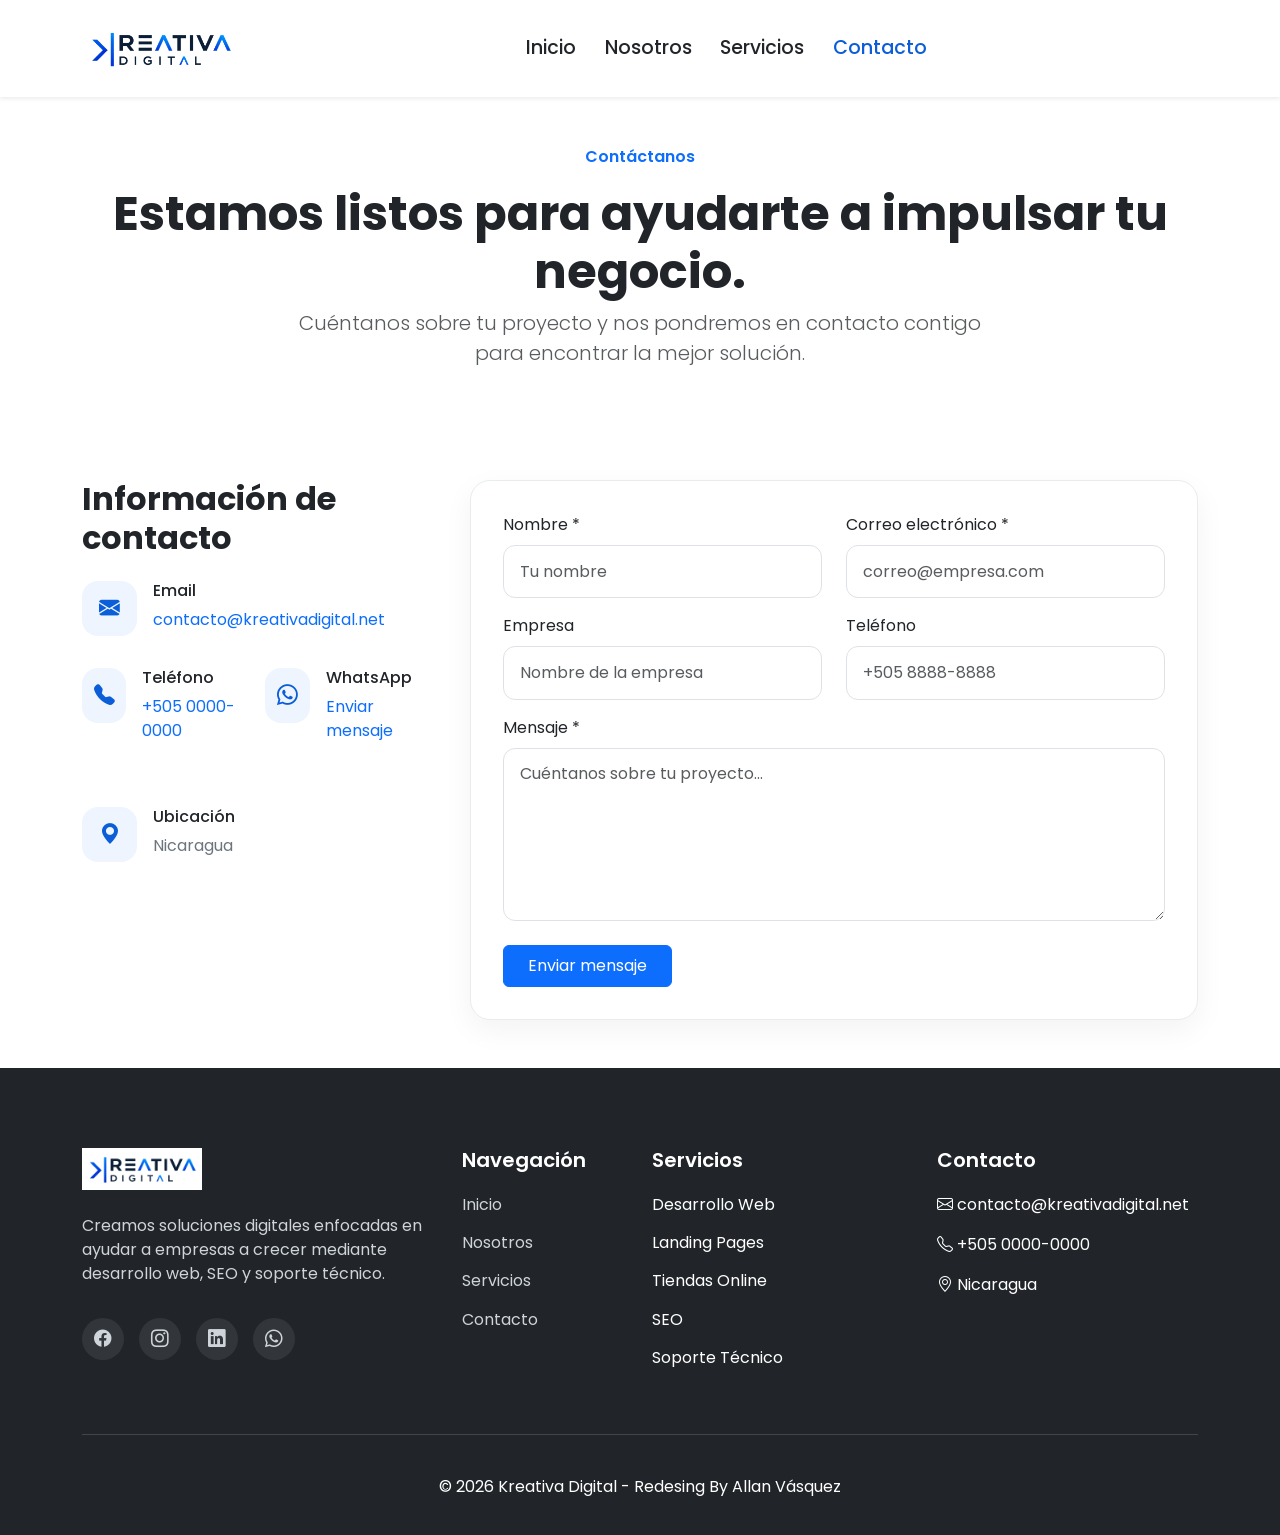
==== contacto.html @ 28e8c57c "Initial commit" ====
<!DOCTYPE html>
<html lang="es">

<head>

    <meta charset="UTF-8">
    <meta name="viewport" content="width=device-width, initial-scale=1">

    <title>Contacto | Kreativa Digital</title>

    <meta name="description"
        content="Desarrollo web profesional, SEO y soporte técnico para impulsar el crecimiento digital de tu negocio.">

    <!-- Bootstrap -->
    <link href="https://cdn.jsdelivr.net/npm/bootstrap@5.3.8/dist/css/bootstrap.min.css" rel="stylesheet">

    <!-- Bootstrap Icons -->
    <link rel="stylesheet"
        href="https://cdn.jsdelivr.net/npm/bootstrap-icons@1.13.1/font/bootstrap-icons.min.css">

    <!-- Google Fonts -->
    <link rel="preconnect" href="https://fonts.googleapis.com">

    <link rel="preconnect" href="https://fonts.gstatic.com" crossorigin>

    <link href="https://fonts.googleapis.com/css2?family=Poppins:wght@300;400;500;600;700&display=swap"
        rel="stylesheet">

    <!-- CSS -->
    <link rel="stylesheet" href="assets/css/variables.css">
    <link rel="stylesheet" href="assets/css/style.css">
    <link rel="stylesheet" href="assets/css/responsive.css">

</head>

<body>

    <!-- Navbar -->
    <header class="sticky-top">
    <nav id="mainNavbar" class="navbar navbar-expand-lg navbar-light bg-white shadow-sm py-3">
        <div class="container">

            <!-- Logo -->
            <a class="navbar-brand fw-bold" href="index.html">
                <img
                    src="assets/img/logo/logo.png"
                    alt="Kreativa Digital"
                    height="42">
            </a>

            <!-- Botón móvil -->
            <button
                class="navbar-toggler"
                type="button"
                data-bs-toggle="collapse"
                data-bs-target="#navbarContent"
                aria-controls="navbarContent"
                aria-expanded="false"
                aria-label="Abrir menú">

                <span class="navbar-toggler-icon"></span>

            </button>

            <!-- Menú -->

            <div class="collapse navbar-collapse" id="navbarContent">

                <ul class="navbar-nav mx-auto mb-2 mb-lg-0">

                    <li class="nav-item">
                        <a class="nav-link" href="index.html">Inicio</a>
                    </li>

                    <li class="nav-item">
                        <a class="nav-link" href="nosotros.html">
                            Nosotros
                        </a>
                    </li>

                    <li class="nav-item">
                        <a class="nav-link" href="servicios.html">
                            Servicios
                        </a>
                    </li>

                    <li class="nav-item">
                        <a class="nav-link active" href="contacto.html">
                            Contacto
                        </a>
                    </li>

                </ul>

                

            </div>

        </div>
    </nav>
</header>



    <main>

  <section class="page-header py-5">

    <div class="container text-center">

        <span class="text-primary fw-semibold">
            Contáctanos
        </span>

        <h1 class="display-5 fw-bold mt-3">

            Estamos listos para ayudarte a impulsar tu negocio.

        </h1>

        <p class="lead mx-auto text-muted" style="max-width:700px;">

            Cuéntanos sobre tu proyecto y nos pondremos en contacto contigo
            para encontrar la mejor solución.

        </p>

    </div>

</section>
<section id="contact-section" class="py-5">

    <div class="container">

        <div class="row g-5">

            <!-- Información -->

            <div class="col-lg-4">

                <h2 class="fw-bold mb-4">

                    Información de contacto

                </h2>

                <div class="contact-info">

                    <div class="contact-item">

                        <i class="bi bi-envelope-fill"></i>

                        <div>

                            <h6>Email</h6>

                            <a href="mailto:contacto@kreativadigital.net">
                                contacto@kreativadigital.net
                            </a>
                        </div>

                    </div>

                    <div class="contact-item">

                        <i class="bi bi-telephone-fill"></i>

                        <div>

                            <h6>Teléfono</h6>

                            <a href="tel:+50500000000">
                                +505 0000-0000
                            </a>

                        </div>
<div class="contact-item">

    <i class="bi bi-whatsapp"></i>

    <div>

        <h6>WhatsApp</h6>

        <a href="https://wa.me/50500000000">

            Enviar mensaje

        </a>

    </div>

</div>
                    </div>

                    <div class="contact-item">

                        <i class="bi bi-geo-alt-fill"></i>

                        <div>

                            <h6>Ubicación</h6>

                            <p>Nicaragua</p>

                        </div>

                    </div>

                </div>

            </div>

            <!-- Formulario -->

            <div class="col-lg-8">

                <div class="contact-form">

                    <form action="#" method="post">

    <div class="row">

        <div class="col-md-6 mb-3">

            <label for="nombre" class="form-label">
                Nombre *
            </label>

            <input
                type="text"
                class="form-control"
                id="nombre"
                placeholder="Tu nombre"
                required>

        </div>

        <div class="col-md-6 mb-3">

            <label for="correo" class="form-label">
                Correo electrónico *
            </label>

            <input
                type="email"
                class="form-control"
                id="correo"
                placeholder="correo@empresa.com"
                required>

        </div>

    </div>

    <div class="row">

        <div class="col-md-6 mb-3">

            <label for="empresa" class="form-label">
                Empresa
            </label>

            <input
                type="text"
                class="form-control"
                id="empresa"
                placeholder="Nombre de la empresa">

        </div>

        <div class="col-md-6 mb-3">

            <label for="telefono" class="form-label">
                Teléfono
            </label>

            <input
                type="tel"
                class="form-control"
                id="telefono"
                placeholder="+505 8888-8888">

        </div>

    </div>

    <div class="mb-4">

        <label for="mensaje" class="form-label">
            Mensaje *
        </label>

        <textarea
            id="mensaje"
            rows="6"
            class="form-control"
            placeholder="Cuéntanos sobre tu proyecto..."
            required></textarea>

    </div>

    <button type="submit" class="btn btn-primary px-4 py-2">

        Enviar mensaje

    </button>

</form>

                </div>

            </div>

        </div>

    </div>

</section>


    </main>



    <!-- Footer -->
<footer id="footer">

    <div class="container">

        <div class="row gy-5">

            <!-- Empresa -->

            <div class="col-lg-4">

                <a href="index.html" class="footer-logo">

                    <img
                        src="assets/img/logo/logo.png"
                        alt="Kreativa Digital"
                        height="42">

                </a>

                <p class="mt-4">

                    Creamos soluciones digitales enfocadas en ayudar a empresas
                    a crecer mediante desarrollo web, SEO y soporte técnico.

                </p>

                <div class="social-links">

                    <a href="#"><i class="bi bi-facebook"></i></a>

                    <a href="#"><i class="bi bi-instagram"></i></a>

                    <a href="#"><i class="bi bi-linkedin"></i></a>

                    <a href="#"><i class="bi bi-whatsapp"></i></a>

                </div>

            </div>

            <!-- Navegación -->

            <div class="col-lg-2 col-md-6">

                <h5>Navegación</h5>

                <ul class="list-unstyled">

                    <li><a href="index.html">Inicio</a></li>

                    <li><a href="nosotros.html">Nosotros</a></li>

                    <li><a href="servicios.html">Servicios</a></li>

                    <li><a href="contacto.html">Contacto</a></li>

                </ul>

            </div>

            <!-- Servicios -->

            <div class="col-lg-3 col-md-6">

                <h5>Servicios</h5>

                <ul class="list-unstyled">

                    <li>Desarrollo Web</li>

                    <li>Landing Pages</li>

                    <li>Tiendas Online</li>

                    <li>SEO</li>

                    <li>Soporte Técnico</li>

                </ul>

            </div>

            <!-- Contacto -->

            <div class="col-lg-3">

                <h5>Contacto</h5>

                <ul class="list-unstyled">

                    <li>
                        <i class="bi bi-envelope"></i>
                        contacto@kreativadigital.net
                    </li>

                    <li class="mt-3">
                        <i class="bi bi-telephone"></i>
                        +505 0000-0000
                    </li>

                    <li class="mt-3">
                        <i class="bi bi-geo-alt"></i>
                        Nicaragua
                    </li>

                </ul>

            </div>

        </div>

        <hr>

        <div class="text-center py-3">

            © 2026 Kreativa Digital - Redesing By Allan Vásquez

        </div>

    </div>

</footer>


    <script src="https://cdn.jsdelivr.net/npm/bootstrap@5.3.8/dist/js/bootstrap.bundle.min.js"></script>

    <script src="assets/js/main.js"></script>

</body>

</html>
---- assets/css/variables.css ----
:root{

    --primary-color:#0B5ED7;
    --secondary-color:#F8F9FA;
    --accent-color:#FFC107;

    --dark:#212529;
    --white:#FFFFFF;
    --gray:#6C757D;

    --font-family:'Poppins',sans-serif;

    --transition:.3s ease;

    --container-width:1200px;

}
---- assets/css/style.css ----
body{

    font-family:var(--font-family);
    color:var(--dark);
    background:var(--white);
    overflow-x:hidden;

}

section{

    padding:100px 0;

}

img{

    max-width:100%;
    display:block;

}

a{

    text-decoration:none;

}

.btn{

    transition:var(--transition);

}
/* ==========================
   NAVBAR
========================== */

.navbar {
    transition: all .3s ease;
}

.navbar-brand img {
    height: 55px;
    
}

.navbar-nav .nav-link {
    font-weight: 500;
    color: var(--dark);
    margin: 0 .4rem;
    transition: var(--transition);
    font-size:1.2rem;
}

.navbar-nav .nav-link:hover,
.navbar-nav .nav-link.active {
    color: var(--primary-color);
}

.navbar .btn {
    border-radius: 45px;
     padding:.75rem 1.9rem;
}

.navbar-toggler {

    width:46px;

    height:46px;

    border-radius:12px;

    background:#f5f8fc;


}

.navbar-toggler:focus {
    box-shadow: none;
}

/* ==========================
   HERO
========================== */

#hero {
    min-height: calc(100vh - 80px);
    display: flex;
    align-items: center;
    background: linear-gradient(
        135deg,
        #f8fbff 0%,
        #ffffff 45%,
        #eef6ff 100%
    );
}

#hero h1 {
    line-height: 1.15;
    max-width: 520px;
}
#hero .badge{
    font-size: 1rem;
}
#hero .lead {
    max-width: 560px;
}
#hero .lead{
    color: #495057;
}
#hero .btn {
    border-radius: 50px;
    padding: .85rem 1.8rem;
    font-weight: 600;
}
#hero .row h3{
    margin-bottom: .35rem;
}
#hero .col-4{
    display: flex;
    flex-direction: column;
    align-items: center;
}
#hero .col-4 h3,
#hero .col-4 small{
    text-align: center;
    width: 100%;
}
#hero img {
    max-width: 600px;
    margin-inline: auto;
}
.hero-stats{
    max-width: 500px;
}
.hero-image{
    transform: translateY(-20px);
}
/*==========================
HERO IMAGE
==========================*/

.hero-image{
    width: 100%;
    max-width: 800px;
    height: auto;
    display: block;
    margin: 0 auto;
    border-radius: 24px;
    box-shadow: 0 20px 45px rgba(0,0,0,.12);
}

/* ==========================
   VALUE PROPOSITION
========================== */

#value-proposition{
    background:#ffffff;
    border-top:1px solid #e9ecef;
}

.value-card{

    background:#ffffff;

    border:1px solid #e9ecef;

    border-radius:20px;

    padding:2rem;

    transition:all .3s ease;

    height:100%;

}

.value-card:hover{

    transform:translateY(-4px);

    border-color:var(--primary-color);

    box-shadow:0 18px 35px rgba(13,110,253,.12);


}

.value-icon{

    width:70px;

    height:70px;

    border-radius:18px;

    background:#eef5ff;

    color:var(--primary-color);

    display:flex;

    justify-content:center;

    align-items:center;

    font-size:2rem;

    margin-bottom:1.5rem;

}

.value-card h4{

    margin-bottom:1rem;

    font-weight:700;

}

.value-card p{

    margin:0;

    color:#6c757d;

}
/* ==========================
   FEATURED SERVICES
========================== */

#featured-services{

    background:#f8f9fa;

}

.service-card{

    background:#fff;

    border-radius:20px;

    padding:2rem;

    border:1px solid #e9ecef;

    transition:all .3s ease;

}

.service-card:hover{

    transform:translateY(-4px);

    border-color:var(--primary-color);

    box-shadow:0 18px 35px rgba(13,110,253,.12);

}

.service-icon{

    width:72px;

    height:72px;

    border-radius:18px;

    background:#eef5ff;

    color:var(--primary-color);

    display:flex;

    justify-content:center;

    align-items:center;

    font-size:2rem;

    margin-bottom:1.5rem;

}

.service-card ul{

    margin:1.5rem 0;

}

.service-card li{

    margin-bottom:.75rem;

}

.service-card li i{

    color:var(--primary-color);

    margin-right:.5rem;

}
/* ==========================
   WORK PROCESS
========================== */

#work-process{
    background:#ffffff;
}

.process-card{

    position:relative;

    background:#ffffff;

    border:1px solid #e9ecef;

    border-radius:20px;

    padding:2.5rem 2rem;

    text-align:center;

    height:100%;

    transition:.3s;

}

.process-card:hover{

    transform:translateY(-5px);

    border-color:var(--primary-color);

    box-shadow:0 18px 35px rgba(13,110,253,.12);

}

.process-number{

    position:absolute;

    top:20px;

    right:20px;

    font-size:.9rem;

    font-weight:700;

    color:#adb5bd;

}

.process-icon{

    width:80px;

    height:80px;

    margin:auto;

    margin-bottom:1.5rem;

    border-radius:50%;

    background:#eef5ff;

    color:var(--primary-color);

    display:flex;

    align-items:center;

    justify-content:center;

    font-size:2rem;

}

.process-card h4{

    margin-bottom:1rem;

}

.process-card p{

    color:#6c757d;

    margin:0;

}
/* ==========================
   FOOTER
========================== */

#footer{

    background:#212529;

    color:#ffffff;

    padding:80px 0 20px;

}

#footer p{

    color:#ced4da;

}

#footer h5{

    margin-bottom:1.3rem;

    font-weight:600;

}

#footer ul li{

    margin-bottom:.9rem;

}

#footer a{

    color:#ced4da;

    transition:.3s;

}

#footer a:hover{

    color:#ffffff;

}

.footer-logo img{

    height:42px;

}

.social-links{

    display:flex;

    gap:15px;

    margin-top:2rem;

}

.social-links a{

    width:42px;

    height:42px;

    border-radius:50%;

    background:rgba(255,255,255,.08);

    display:flex;

    align-items:center;

    justify-content:center;

    font-size:1.1rem;

    transition:.3s;

}

.social-links a:hover{

    background:var(--primary-color);

}

#footer hr{

    margin:3rem 0 1.5rem;

    opacity:.15;

}
/*==========================
MISSION & VISION
==========================*/

.info-card{

    background:#fff;

    border:1px solid #e9ecef;

    border-radius:20px;

    padding:2.5rem;

    transition:.3s;

    height:100%;

}

.info-card:hover{

    transform:translateY(-4px);

    border-color:var(--primary-color);

    box-shadow:0 18px 35px rgba(13,110,253,.12);

}

.info-icon{

    width:70px;

    height:70px;

    border-radius:18px;

    background:#eef5ff;

    display:flex;

    justify-content:center;

    align-items:center;

    color:var(--primary-color);

    font-size:2rem;

    margin-bottom:1.5rem;

}
/*==========================
VALUES
==========================*/

.value-item{

    background:#fff;

    border-radius:18px;

    text-align:center;

    padding:2rem;

    transition:.3s;

    border:1px solid #e9ecef;

}

.value-item:hover{

    transform:translateY(-4px);

    border-color:var(--primary-color);

    box-shadow:0 18px 35px rgba(13,110,253,.12);

}

.value-item i{

    font-size:2.5rem;

    color:var(--primary-color);

    margin-bottom:1rem;

    display:block;

}
/*==========================
TEAM
==========================*/

.team-card{

    background:#fff;

    border:1px solid #e9ecef;

    border-radius:20px;

    padding:2.5rem;

    text-align:center;

    transition:.3s;

}

.team-card:hover{

    transform:translateY(-4px);

    border-color:var(--primary-color);

    box-shadow:0 18px 35px rgba(13,110,253,.12);

}

.team-avatar{

    width:90px;

    height:90px;

    border-radius:50%;

    background:#eef5ff;

    color:var(--primary-color);

    display:flex;

    justify-content:center;

    align-items:center;

    margin:0 auto 1.5rem;

    font-size:2.5rem;

}
/*==========================
CONTACT
==========================*/

.contact-item{

    display:flex;

    align-items:flex-start;

    gap:1rem;

    margin-bottom:2rem;

}

.contact-item i{

    width:55px;

    height:55px;

    border-radius:16px;

    background:#eef5ff;

    color:var(--primary-color);

    display:flex;

    justify-content:center;

    align-items:center;

    font-size:1.3rem;

}

.contact-item p{

    margin:0;

    color:#6c757d;

}

.contact-form{

    background:#fff;

    padding:2rem;

    border-radius:20px;

    border:1px solid #e9ecef;

    box-shadow:0 10px 30px rgba(0,0,0,.05);

}

.contact-form .form-control{

    border-radius:12px;

    padding:.85rem 1rem;

    border:1px solid #dee2e6;

    transition:.3s;

}

.contact-form .form-control:focus{

    border-color:var(--primary-color);

    box-shadow:0 0 0 .2rem rgba(13,110,253,.15);

}
/*==========================
ABOUT IMAGE
==========================*/

.about-image{

    width:100%;

    max-height:500px;

    object-fit:cover;

    border-radius:24px;

    box-shadow:0 20px 45px rgba(0,0,0,.12);

}
---- assets/css/responsive.css ----
@media (max-width:991.98px){

    section{

        padding:80px 0;

    }


/* ==========================
       MOBILE
    ========================== */

    /* ==========================
       NAVBAR MOBILE
    ========================== */

    .navbar{
        padding: .9rem 0;
    }

    .navbar-brand img{
        height:42px;
    }

    .navbar-toggler{
        padding:.4rem;
    }

    .navbar-collapse{

        margin-top:1rem;

    padding:1.25rem;

    background:#fff;

    border:1px solid #e9ecef;

    border-radius:20px;

    box-shadow:
        0 8px 20px rgba(0,0,0,.06),
        0 20px 50px rgba(0,0,0,.10);

    }

    .navbar-nav{

        gap:0;

    }

    .navbar-nav .nav-link{

        padding:.95rem 0;

        text-align:center;

        font-size:1.05rem;

        border-radius:10px;

    }

    .navbar-nav .nav-link:hover{

        background:#f5f8fc;

    }

    .navbar .btn{


    width:100%;

    margin-top:1rem;

    padding:1rem;

    font-size:1rem;

    font-weight:600;

    }
    .navbar-nav .nav-item{

    border-bottom:1px solid #f1f3f5;

}

.navbar-nav .nav-item:last-child{

    border-bottom:none;

}
.navbar-nav .nav-link{

    transition:background .25s ease,color .25s ease;

}
}
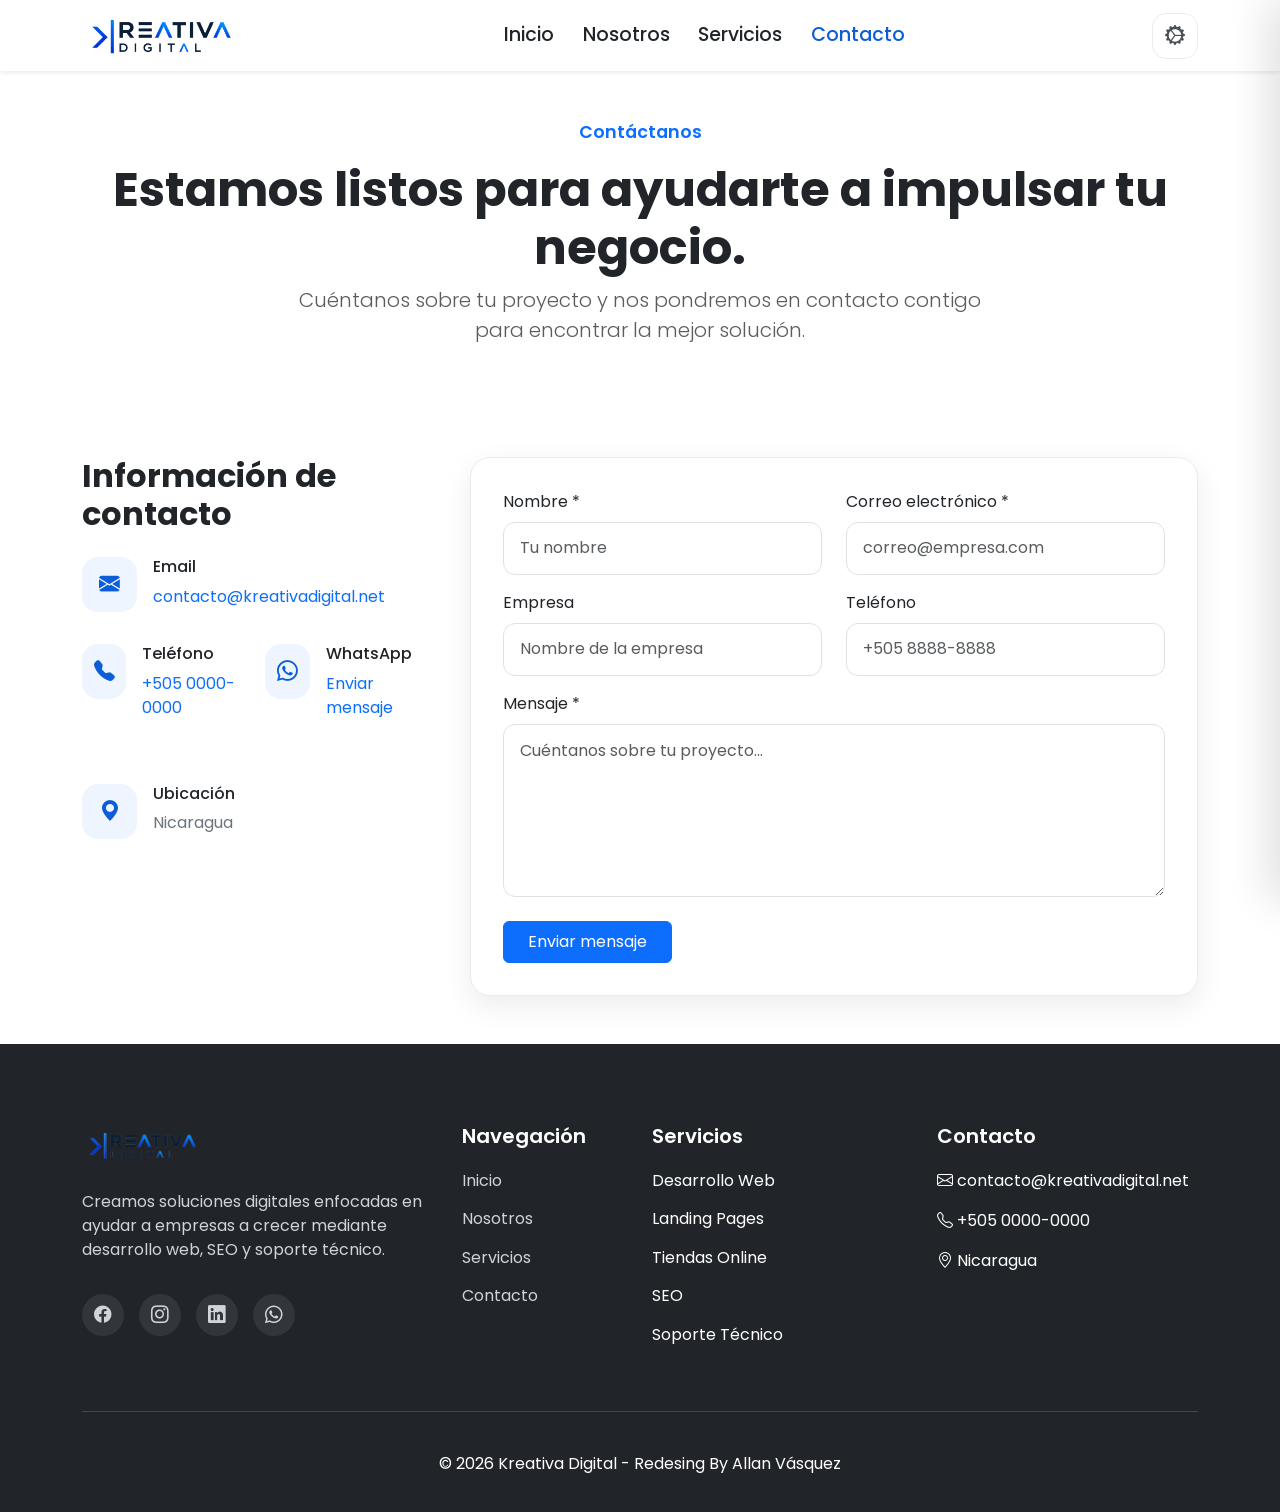
==== commit a3bfade6: "Update website design and dark mode" ====
--- a/contacto.html
+++ b/contacto.html
@@ -1,11 +1,14 @@
 <!DOCTYPE html>
-<html lang="es">
+<html lang="es" data-bs-theme="dark">
 
 <head>
 
     <meta charset="UTF-8">
     <meta name="viewport" content="width=device-width, initial-scale=1">
-
+ <script>
+            const savedTheme = localStorage.getItem("theme") || "light";
+            document.documentElement.setAttribute("data-bs-theme", savedTheme);
+        </script>
     <title>Contacto | Kreativa Digital</title>
 
     <meta name="description"
@@ -37,15 +40,16 @@
 
     <!-- Navbar -->
     <header class="sticky-top">
-    <nav id="mainNavbar" class="navbar navbar-expand-lg navbar-light bg-white shadow-sm py-3">
+    <nav id="mainNavbar" class="navbar navbar-expand-lg shadow-sm py-6">
         <div class="container">
 
             <!-- Logo -->
             <a class="navbar-brand fw-bold" href="index.html">
                 <img
-                    src="assets/img/logo/logo.png"
-                    alt="Kreativa Digital"
-                    height="42">
+    id="themeLogo"
+    src="assets/img/logo/logo.png"
+    alt="Kreativa Digital"
+    height="42">
             </a>
 
             <!-- Botón móvil -->
@@ -92,7 +96,18 @@
 
                 </ul>
 
-                
+                <!-- Configuración -->
+
+<button
+    type="button"
+        class="settings-toggle"
+        aria-label="Abrir configuración"
+        aria-expanded="false">
+
+        <i class="bi bi-gear-wide-connected"></i>
+
+
+</button>
 
             </div>
 
@@ -100,7 +115,106 @@
     </nav>
 </header>
 
-
+<!-- Panel de preferencias -->
+
+<aside
+    id="settingsPanel"
+    class="settings-panel"
+    aria-hidden="true">
+
+    <!-- Encabezado -->
+
+    <div class="settings-panel-header">
+
+        <h3>Preferencias</h3>
+
+        <button
+            type="button"
+            class="settings-close"
+            aria-label="Cerrar configuración">
+
+            <i class="bi bi-x-lg"></i>
+
+        </button>
+
+    </div>
+
+    <!-- Contenido -->
+
+    <div class="settings-panel-body">
+
+        <!-- Tema -->
+
+        <div class="settings-option">
+
+            <div class="settings-option-info">
+
+                <i class="bi bi-circle-half"></i>
+
+                <div>
+
+                    <span class="settings-option-title">
+                        Tema
+                    </span>
+
+                    <small>
+                        Personaliza la apariencia
+                    </small>
+
+                </div>
+
+            </div>
+
+            <!-- Aquí irá posteriormente el control de tema -->
+
+            <button
+                type="button"
+                class="theme-control"
+                aria-label="Cambiar tema">
+
+                <i class="bi bi-sun"></i>
+
+            </button>
+
+        </div>
+
+        <!-- Idioma -->
+
+        <div class="settings-option">
+
+            <div class="settings-option-info">
+
+                <i class="bi bi-translate"></i>
+
+                <div>
+
+                    <span class="settings-option-title">
+                        Idioma
+                    </span>
+
+                    <small>
+                        Español
+                    </small>
+
+                </div>
+
+            </div>
+
+            <i class="bi bi-chevron-right settings-chevron"></i>
+
+        </div>
+
+    </div>
+
+</aside>
+
+<!-- Fondo al abrir configuración -->
+
+<div
+    id="settingsOverlay"
+    class="settings-overlay"
+    aria-hidden="true">
+</div>
 
     <main>
 
@@ -108,8 +222,8 @@
 
     <div class="container text-center">
 
-        <span class="text-primary fw-semibold">
-            Contáctanos
+        <span class="section-label text-primary fw-semibold">
+                Contáctanos
         </span>
 
         <h1 class="display-5 fw-bold mt-3">
@@ -334,14 +448,13 @@
 
             <div class="col-lg-4">
 
-                <a href="index.html" class="footer-logo">
-
-                    <img
-                        src="assets/img/logo/logo.png"
-                        alt="Kreativa Digital"
-                        height="42">
-
-                </a>
+               <a href="index.html" class="footer-logo">
+    <img
+        id="themeFooterLogo"
+        src="assets/img/logo/logo.png"
+        alt="Kreativa Digital"
+        height="42">
+</a>
 
                 <p class="mt-4">
 
--- a/assets/css/variables.css
+++ b/assets/css/variables.css
@@ -1,17 +1,91 @@
 :root{
+
+    /* ==========================
+       BRAND
+    ========================== */
 
     --primary-color:#0B5ED7;
     --secondary-color:#F8F9FA;
     --accent-color:#FFC107;
 
+    /* ==========================
+       THEME - LIGHT
+    ========================== */
+
+    --bg-primary:#FFFFFF;
+    --bg-secondary:#F8F9FA;
+    --bg-subtle:#F8FBFF;
+
+    --surface:#FFFFFF;
+    --surface-hover:#F5F8FC;
+
+    --text-primary:#212529;
+    --text-secondary:#495057;
+    --text-muted:#6C757D;
+
+    --border-color:#E9ECEF;
+    --border-strong:#DEE2E6;
+    --border-subtle:#F1F3F5;
+
+    --primary-subtle:#EEF5FF;
+
+    --hero-bg-start:#F8FBFF;
+    --hero-bg-middle:#FFFFFF;
+    --hero-bg-end:#EEF6FF;
+
+    --shadow-color:rgba(0,0,0,.08);
+    --shadow-strong:rgba(0,0,0,.12);
+    --primary-shadow:rgba(13,110,253,.12);
+
+    /* ==========================
+       LEGACY COMPATIBILITY
+    ========================== */
+
     --dark:#212529;
     --white:#FFFFFF;
     --gray:#6C757D;
 
+    /* ==========================
+       GENERAL
+    ========================== */
+
     --font-family:'Poppins',sans-serif;
-
     --transition:.3s ease;
-
     --container-width:1200px;
 
-}+}
+
+
+/* ==========================
+   THEME - DARK
+========================== */
+
+[data-bs-theme="dark"]{
+
+    --bg-primary:#121820;
+    --bg-secondary:#181F29;
+    --bg-subtle:#151D27;
+
+    --surface:#1B2430;
+    --surface-hover:#222D3A;
+
+    --text-primary:#F1F5F9;
+    --text-secondary:#CBD5E1;
+    --text-muted:#94A3B8;
+
+    --border-color:#2B3746;
+    --border-strong:#3A4758;
+    --border-subtle:#24303D;
+
+    --primary-subtle:#132D52;
+
+    --hero-bg-start:#101A28;
+    --hero-bg-middle:#141E2B;
+    --hero-bg-end:#10233D;
+
+    --shadow-color:rgba(0,0,0,.25);
+    --shadow-strong:rgba(0,0,0,.40);
+    --primary-shadow:rgba(11,94,215,.18);
+
+}
+
--- a/assets/css/style.css
+++ b/assets/css/style.css
@@ -1,10 +1,8 @@
 body{
-
     font-family:var(--font-family);
-    color:var(--dark);
-    background:var(--white);
+    color:var(--text-primary);
+    background:var(--bg-primary);
     overflow-x:hidden;
-
 }
 
 section{
@@ -34,19 +32,64 @@
 /* ==========================
    NAVBAR
 ========================== */
-
+/* ==========================
+   NAVBAR CONTROLS
+========================== */
+
+.navbar-controls{
+    display:flex;
+    align-items:center;
+    gap:.75rem;
+
+    margin-left:auto;
+}
+@media (min-width:992px){
+
+    .navbar-controls{
+        order:3;
+        margin-left:1rem;
+    }
+
+    .navbar-collapse{
+        order:2;
+    }
+
+    .navbar-brand{
+        order:1;
+    }
+
+}
 .navbar {
-    transition: all .3s ease;
-}
-
-.navbar-brand img {
+    background: var(--surface) !important;
+    transition:
+        background-color .3s ease,
+        color .3s ease,
+        box-shadow .3s ease;
+}
+
+.navbar-brand{
+    width: 180px;
     height: 55px;
-    
+
+    display:flex;
+    align-items:center;
+}
+
+.navbar-brand img{
+    max-width:100%;
+    max-height:55px;
+
+    width:auto;
+    height:auto;
+
+    object-fit:contain;
+
+    display:block;
 }
 
 .navbar-nav .nav-link {
     font-weight: 500;
-    color: var(--dark);
+    color: var(--text-primary);
     margin: 0 .4rem;
     transition: var(--transition);
     font-size:1.2rem;
@@ -70,7 +113,7 @@
 
     border-radius:12px;
 
-    background:#f5f8fc;
+    background:var(--surface-hover);
 
 
 }
@@ -78,7 +121,315 @@
 .navbar-toggler:focus {
     box-shadow: none;
 }
-
+/* ==========================
+   NAVBAR ACTIONS
+========================== */
+
+.navbar-actions{
+    display:flex;
+
+    align-items:center;
+
+    gap:1rem;
+}
+
+
+/* ==========================
+   SETTINGS TOGGLE
+========================== */
+
+.settings-toggle{
+    width:46px;
+    height:46px;
+    margin-left: 1.3rem;
+    display:flex;
+
+    align-items:center;
+    justify-content:center;
+
+    padding:0;
+
+    border:1px solid var(--border-color);
+
+    border-radius:14px;
+
+    background:var(--surface);
+
+    color:var(--text-secondary);
+
+    cursor:pointer;
+
+    transition:
+        background-color .25s ease,
+        border-color .25s ease,
+        color .25s ease,
+        transform .25s ease,
+        box-shadow .25s ease;
+}
+
+
+.settings-toggle i{
+    font-size:1.25rem;
+
+    transition:transform .35s ease;
+}
+
+
+.settings-toggle:hover{
+    background:var(--primary-subtle);
+
+    border-color:var(--primary-color);
+
+    color:var(--primary-color);
+
+    transform:translateY(-2px);
+
+    box-shadow:0 8px 20px var(--primary-shadow);
+}
+
+
+.settings-toggle:hover i{
+    transform:rotate(45deg);
+}
+
+
+.settings-toggle:focus-visible{
+    outline:none;
+
+    border-color:var(--primary-color);
+
+    box-shadow:0 0 0 .2rem var(--primary-shadow);
+}
+/* ==========================
+   SETTINGS PANEL
+========================== */
+
+.settings-panel{
+    position:fixed;
+
+    top:0;
+    right:0;
+
+    width:320px;
+    max-width:85vw;
+    height:100vh;
+
+    background:var(--surface);
+
+    border-left:1px solid var(--border-color);
+
+    box-shadow:-12px 0 40px var(--shadow-strong);
+
+    z-index:1060;
+
+    transform:translateX(100%);
+
+    transition:transform .35s ease;
+}
+
+
+/* Panel activo */
+
+.settings-panel.active{
+    transform:translateX(0);
+}
+
+
+/* Overlay */
+
+.settings-overlay{
+    position:fixed;
+
+    inset:0;
+
+    background:rgba(0,0,0,.35);
+
+    opacity:0;
+
+    visibility:hidden;
+
+    transition:
+        opacity .3s ease,
+        visibility .3s ease;
+
+    z-index:1055;
+}
+
+
+.settings-overlay.active{
+    opacity:1;
+    visibility:visible;
+}
+
+
+/* Header */
+
+.settings-panel-header{
+    display:flex;
+
+    align-items:center;
+
+    justify-content:space-between;
+
+    padding:1.5rem;
+
+    border-bottom:1px solid var(--border-color);
+}
+
+
+.settings-panel-header h3{
+    margin:0;
+
+    color:var(--text-primary);
+
+    font-size:1.2rem;
+
+    font-weight:600;
+}
+
+
+/* Botón cerrar */
+
+.settings-close{
+    width:40px;
+    height:40px;
+
+    display:flex;
+
+    align-items:center;
+    justify-content:center;
+
+    border:1px solid var(--border-color);
+
+    border-radius:10px;
+
+    background:transparent;
+
+    color:var(--text-primary);
+
+    cursor:pointer;
+
+    transition:var(--transition);
+}
+
+
+.settings-close:hover{
+    background:var(--surface-hover);
+
+    color:var(--primary-color);
+}
+
+
+/* Contenido */
+
+.settings-panel-body{
+    padding:1rem;
+}
+
+
+/* Opciones */
+
+.settings-option{
+    display:flex;
+
+    align-items:center;
+
+    justify-content:space-between;
+
+    gap:1rem;
+
+    padding:1.1rem 1rem;
+
+    border-bottom:1px solid var(--border-subtle);
+}
+
+
+.settings-option-info{
+    display:flex;
+
+    align-items:center;
+
+    gap:.9rem;
+}
+
+
+.settings-option-info > i{
+    font-size:1.3rem;
+
+    color:var(--primary-color);
+}
+
+
+.settings-option-info div{
+    display:flex;
+
+    flex-direction:column;
+
+    gap:.15rem;
+}
+
+
+.settings-option-title{
+    color:var(--text-primary);
+
+    font-weight:500;
+}
+
+
+.settings-option small{
+    color:var(--text-muted);
+}
+
+
+/* Control temporal del tema */
+
+.theme-control{
+    width:46px;
+    height:46px;
+
+    display:flex;
+
+    align-items:center;
+    justify-content:center;
+
+    border:none;
+
+    border-radius:50%;
+
+    background:var(--primary-subtle);
+
+    color:var(--primary-color);
+
+    cursor:pointer;
+
+    transition:var(--transition);
+}
+
+
+.theme-control:hover{
+    transform:scale(1.05);
+
+    background:var(--primary-color);
+
+    color:#fff;
+}
+/* Tema oscuro: resaltar el icono del sol */
+
+[data-bs-theme="dark"] .theme-control:hover{
+    color:var(--accent-color);
+}
+[data-bs-theme="dark"] .theme-control{
+    background:#FFFFFF;
+}
+
+
+/* Flecha idioma */
+
+.settings-chevron{
+    color:var(--text-muted);
+
+    font-size:.9rem;
+}
 /* ==========================
    HERO
 ========================== */
@@ -89,9 +440,9 @@
     align-items: center;
     background: linear-gradient(
         135deg,
-        #f8fbff 0%,
-        #ffffff 45%,
-        #eef6ff 100%
+        var(--hero-bg-start) 0%,
+        var(--hero-bg-middle) 45%,
+        var(--hero-bg-end) 100%
     );
 }
 
@@ -100,13 +451,13 @@
     max-width: 520px;
 }
 #hero .badge{
-    font-size: 1rem;
+    font-size: 1.1rem;
 }
 #hero .lead {
     max-width: 560px;
 }
 #hero .lead{
-    color: #495057;
+    color: var(--text-secondary);
 }
 #hero .btn {
     border-radius: 50px;
@@ -155,15 +506,14 @@
 ========================== */
 
 #value-proposition{
-    background:#ffffff;
-    border-top:1px solid #e9ecef;
+    background:var(--bg-primary);
+    border-top:1px solid var(--border-color);
 }
 
 .value-card{
-
-    background:#ffffff;
-
-    border:1px solid #e9ecef;
+    background:var(--surface);
+
+    border:1px solid var(--border-color);
 
     border-radius:20px;
 
@@ -172,17 +522,14 @@
     transition:all .3s ease;
 
     height:100%;
-
 }
 
 .value-card:hover{
-
     transform:translateY(-4px);
 
     border-color:var(--primary-color);
 
-    box-shadow:0 18px 35px rgba(13,110,253,.12);
-
+    box-shadow:0 18px 35px var(--primary-shadow);
 
 }
 
@@ -194,7 +541,7 @@
 
     border-radius:18px;
 
-    background:#eef5ff;
+    background:var(--primary-subtle);
 
     color:var(--primary-color);
 
@@ -222,7 +569,7 @@
 
     margin:0;
 
-    color:#6c757d;
+    color:var(--text-muted);
 
 }
 /* ==========================
@@ -230,32 +577,28 @@
 ========================== */
 
 #featured-services{
-
-    background:#f8f9fa;
-
+    background:var(--bg-secondary);
 }
 
 .service-card{
-
-    background:#fff;
+    background:var(--surface);
 
     border-radius:20px;
 
     padding:2rem;
 
-    border:1px solid #e9ecef;
+    border:1px solid var(--border-color);
 
     transition:all .3s ease;
 
 }
 
 .service-card:hover{
-
     transform:translateY(-4px);
 
     border-color:var(--primary-color);
 
-    box-shadow:0 18px 35px rgba(13,110,253,.12);
+    box-shadow:0 18px 35px var(--primary-shadow);
 
 }
 
@@ -267,7 +610,7 @@
 
     border-radius:18px;
 
-    background:#eef5ff;
+    background:var(--primary-subtle);
 
     color:var(--primary-color);
 
@@ -301,22 +644,147 @@
 
     margin-right:.5rem;
 
+}
+/* ==========================
+   SERVICES PAGE
+========================== */
+
+
+/* HERO */
+
+.services-hero{
+    padding:4.5rem 0;
+
+    background:var(--bg-primary);
+}
+
+
+.services-hero-content{
+    max-width:820px;
+
+    margin:0 auto;
+
+    text-align:center;
+}
+
+
+.services-eyebrow{
+    display:inline-block;
+
+    margin-bottom:.9rem;
+
+    color:var(--primary-color);
+
+    font-size:1rem;
+
+    font-weight:600;
+}
+
+.services-hero .section-label{
+    display:inline-block;
+    margin-bottom:1.5rem;
+}
+.services-title{
+    max-width:800px;
+
+    margin:0 auto 1.25rem;
+
+    color:var(--text-primary);
+
+    font-size:clamp(2rem, 3.5vw, 3rem);
+
+    font-weight:700;
+
+    line-height:1.18;
+}
+
+
+.services-description{
+    max-width:650px;
+
+    margin:0 auto;
+
+    color:var(--text-secondary);
+
+    font-size:1.05rem;
+
+    line-height:1.7;
+}
+
+
+/* ==========================
+   SERVICES LIST
+========================== */
+
+.services-list-section{
+    padding:5rem 0;
+
+    background:var(--bg-secondary);
+}
+
+
+.services-section-header{
+    max-width:800px;
+
+    margin:0 auto 3.5rem;
+
+    text-align:center;
+}
+
+
+.services-section-eyebrow{
+    display:inline-block;
+
+    margin-bottom:1.5rem;
+
+    color:var(--primary-color);
+
+    font-size:1rem;
+
+    font-weight:600;
+}
+
+.services-section-header h2{
+    max-width:700px;
+
+    margin:0 auto 1.25rem;
+
+    color:var(--text-primary);
+
+    font-size:clamp(1.8rem, 3vw, 2.4rem);
+
+    font-weight:700;
+
+    line-height:1.25;
+}
+
+
+.services-section-header p{
+    max-width:720px;
+
+    margin:0 auto;
+
+    color:var(--text-secondary);
+
+    font-size:1rem;
+
+    line-height:1.7;
 }
 /* ==========================
    WORK PROCESS
 ========================== */
 
 #work-process{
-    background:#ffffff;
+    background:var(--bg-primary);
 }
 
 .process-card{
 
     position:relative;
 
-    background:#ffffff;
-
-    border:1px solid #e9ecef;
+    background:var(--surface);
+
+    border:1px solid var(--border-color);
 
     border-radius:20px;
 
@@ -336,52 +804,32 @@
 
     border-color:var(--primary-color);
 
-    box-shadow:0 18px 35px rgba(13,110,253,.12);
+    box-shadow:0 18px 35px var(--primary-shadow);
 
 }
 
 .process-number{
-
     position:absolute;
-
     top:20px;
-
     right:20px;
-
     font-size:.9rem;
-
     font-weight:700;
-
-    color:#adb5bd;
-
+    color:var(--text-muted);
 }
 
 .process-icon{
-
     width:80px;
-
     height:80px;
-
     margin:auto;
-
     margin-bottom:1.5rem;
-
     border-radius:50%;
-
-    background:#eef5ff;
-
-    color:var(--primary-color);
-
-    display:flex;
-
-    align-items:center;
-
+    background:var(--primary-subtle);
+    color:var(--primary-color);
+    display:flex;
+    align-items:center;
     justify-content:center;
-
     font-size:2rem;
-
-}
-
+}
 .process-card h4{
 
     margin-bottom:1rem;
@@ -390,7 +838,7 @@
 
 .process-card p{
 
-    color:#6c757d;
+    color:var(--text-muted);
 
     margin:0;
 
@@ -443,11 +891,25 @@
 
 }
 
+.footer-logo{
+    width:180px;
+    height:42px;
+
+    display:flex;
+    align-items:center;
+}
+
 .footer-logo img{
-
-    height:42px;
-
-}
+    max-width:100%;
+    max-height:42px;
+
+    width:auto;
+    height:auto;
+
+    object-fit:contain;
+
+    display:block;
+}   
 
 .social-links{
 
@@ -499,10 +961,9 @@
 ==========================*/
 
 .info-card{
-
-    background:#fff;
-
-    border:1px solid #e9ecef;
+    background:var(--surface);
+
+    border:1px solid var(--border-color);
 
     border-radius:20px;
 
@@ -515,12 +976,11 @@
 }
 
 .info-card:hover{
-
     transform:translateY(-4px);
 
     border-color:var(--primary-color);
 
-    box-shadow:0 18px 35px rgba(13,110,253,.12);
+    box-shadow:0 18px 35px var(--primary-shadow);
 
 }
 
@@ -532,7 +992,7 @@
 
     border-radius:18px;
 
-    background:#eef5ff;
+    background:var(--primary-subtle);
 
     display:flex;
 
@@ -546,14 +1006,19 @@
 
     margin-bottom:1.5rem;
 
+}
+.section-label{
+    font-size:1.1rem;
 }
 /*==========================
 VALUES
 ==========================*/
+#values{
+    background:var(--bg-secondary);
+}
 
 .value-item{
-
-    background:#fff;
+    background:var(--surface);
 
     border-radius:18px;
 
@@ -563,18 +1028,17 @@
 
     transition:.3s;
 
-    border:1px solid #e9ecef;
+    border:1px solid var(--border-color);
 
 }
 
 .value-item:hover{
-
+    
     transform:translateY(-4px);
-
+    
     border-color:var(--primary-color);
-
-    box-shadow:0 18px 35px rgba(13,110,253,.12);
-
+    
+    box-shadow:0 18px 35px var(--primary-shadow);
 }
 
 .value-item i{
@@ -593,29 +1057,25 @@
 ==========================*/
 
 .team-card{
-
-    background:#fff;
-
-    border:1px solid #e9ecef;
-
+    background:var(--surface);
+    
+    border:1px solid var(--border-color);
+    
     border-radius:20px;
-
+    
     padding:2.5rem;
-
+    
     text-align:center;
 
     transition:.3s;
-
-}
-
+}
 .team-card:hover{
-
+    
     transform:translateY(-4px);
-
+    
     border-color:var(--primary-color);
-
-    box-shadow:0 18px 35px rgba(13,110,253,.12);
-
+    
+    box-shadow:0 18px 35px var(--primary-shadow);
 }
 
 .team-avatar{
@@ -626,7 +1086,7 @@
 
     border-radius:50%;
 
-    background:#eef5ff;
+    background:var(--primary-subtle);
 
     color:var(--primary-color);
 
@@ -665,7 +1125,7 @@
 
     border-radius:16px;
 
-    background:#eef5ff;
+    background:var(--primary-subtle);
 
     color:var(--primary-color);
 
@@ -680,27 +1140,17 @@
 }
 
 .contact-item p{
-
     margin:0;
-
-    color:#6c757d;
-
+    color:var(--text-muted);
 }
 
 .contact-form{
-
-    background:#fff;
-
+    background:var(--surface);
     padding:2rem;
-
     border-radius:20px;
-
-    border:1px solid #e9ecef;
-
-    box-shadow:0 10px 30px rgba(0,0,0,.05);
-
-}
-
+    border:1px solid var(--border-color);
+    box-shadow:0 10px 30px var(--shadow-color);
+}
 .contact-form .form-control{
 
     border-radius:12px;
--- a/assets/css/responsive.css
+++ b/assets/css/responsive.css
@@ -1,19 +1,17 @@
 @media (max-width:991.98px){
 
     section{
-
         padding:80px 0;
-
     }
 
 
 /* ==========================
        MOBILE
-    ========================== */
+========================== */
 
-    /* ==========================
+/* ==========================
        NAVBAR MOBILE
-    ========================== */
+========================== */
 
     .navbar{
         padding: .9rem 0;
@@ -23,36 +21,50 @@
         height:42px;
     }
 
+
+    /* Controles de navegación */
+
+    .navbar-controls{
+        display:flex;
+        align-items:center;
+        gap:.75rem;
+    }
+
+    .navbar-controls .navbar-toggler,
+    .navbar-controls .settings-toggle{
+        width:46px;
+        height:46px;
+
+        flex:0 0 46px;
+
+        margin:0;
+    }
+
+
     .navbar-toggler{
         padding:.4rem;
     }
 
     .navbar-collapse{
+        margin-top:1rem;
+        padding:1.25rem;
 
-        margin-top:1rem;
+        background:var(--surface);
 
-    padding:1.25rem;
+        border:1px solid var(--border-color);
 
-    background:#fff;
+        border-radius:20px;
 
-    border:1px solid #e9ecef;
-
-    border-radius:20px;
-
-    box-shadow:
-        0 8px 20px rgba(0,0,0,.06),
-        0 20px 50px rgba(0,0,0,.10);
-
+        box-shadow:
+            0 8px 20px var(--shadow-color),
+            0 20px 50px var(--shadow-strong);
     }
 
     .navbar-nav{
-
         gap:0;
-
     }
 
     .navbar-nav .nav-link{
-
         padding:.95rem 0;
 
         text-align:center;
@@ -61,42 +73,31 @@
 
         border-radius:10px;
 
+        transition:background .25s ease,color .25s ease;
     }
 
     .navbar-nav .nav-link:hover{
-
-        background:#f5f8fc;
-
+        background:var(--surface-hover);
     }
 
     .navbar .btn{
+        width:100%;
 
+        margin-top:1rem;
 
-    width:100%;
+        padding:1rem;
 
-    margin-top:1rem;
+        font-size:1rem;
 
-    padding:1rem;
+        font-weight:600;
+    }
 
-    font-size:1rem;
+    .navbar-nav .nav-item{
+        border-bottom:1px solid var(--border-subtle);
+    }
 
-    font-weight:600;
+    .navbar-nav .nav-item:last-child{
+        border-bottom:none;
+    }
 
-    }
-    .navbar-nav .nav-item{
-
-    border-bottom:1px solid #f1f3f5;
-
-}
-
-.navbar-nav .nav-item:last-child{
-
-    border-bottom:none;
-
-}
-.navbar-nav .nav-link{
-
-    transition:background .25s ease,color .25s ease;
-
-}
 }
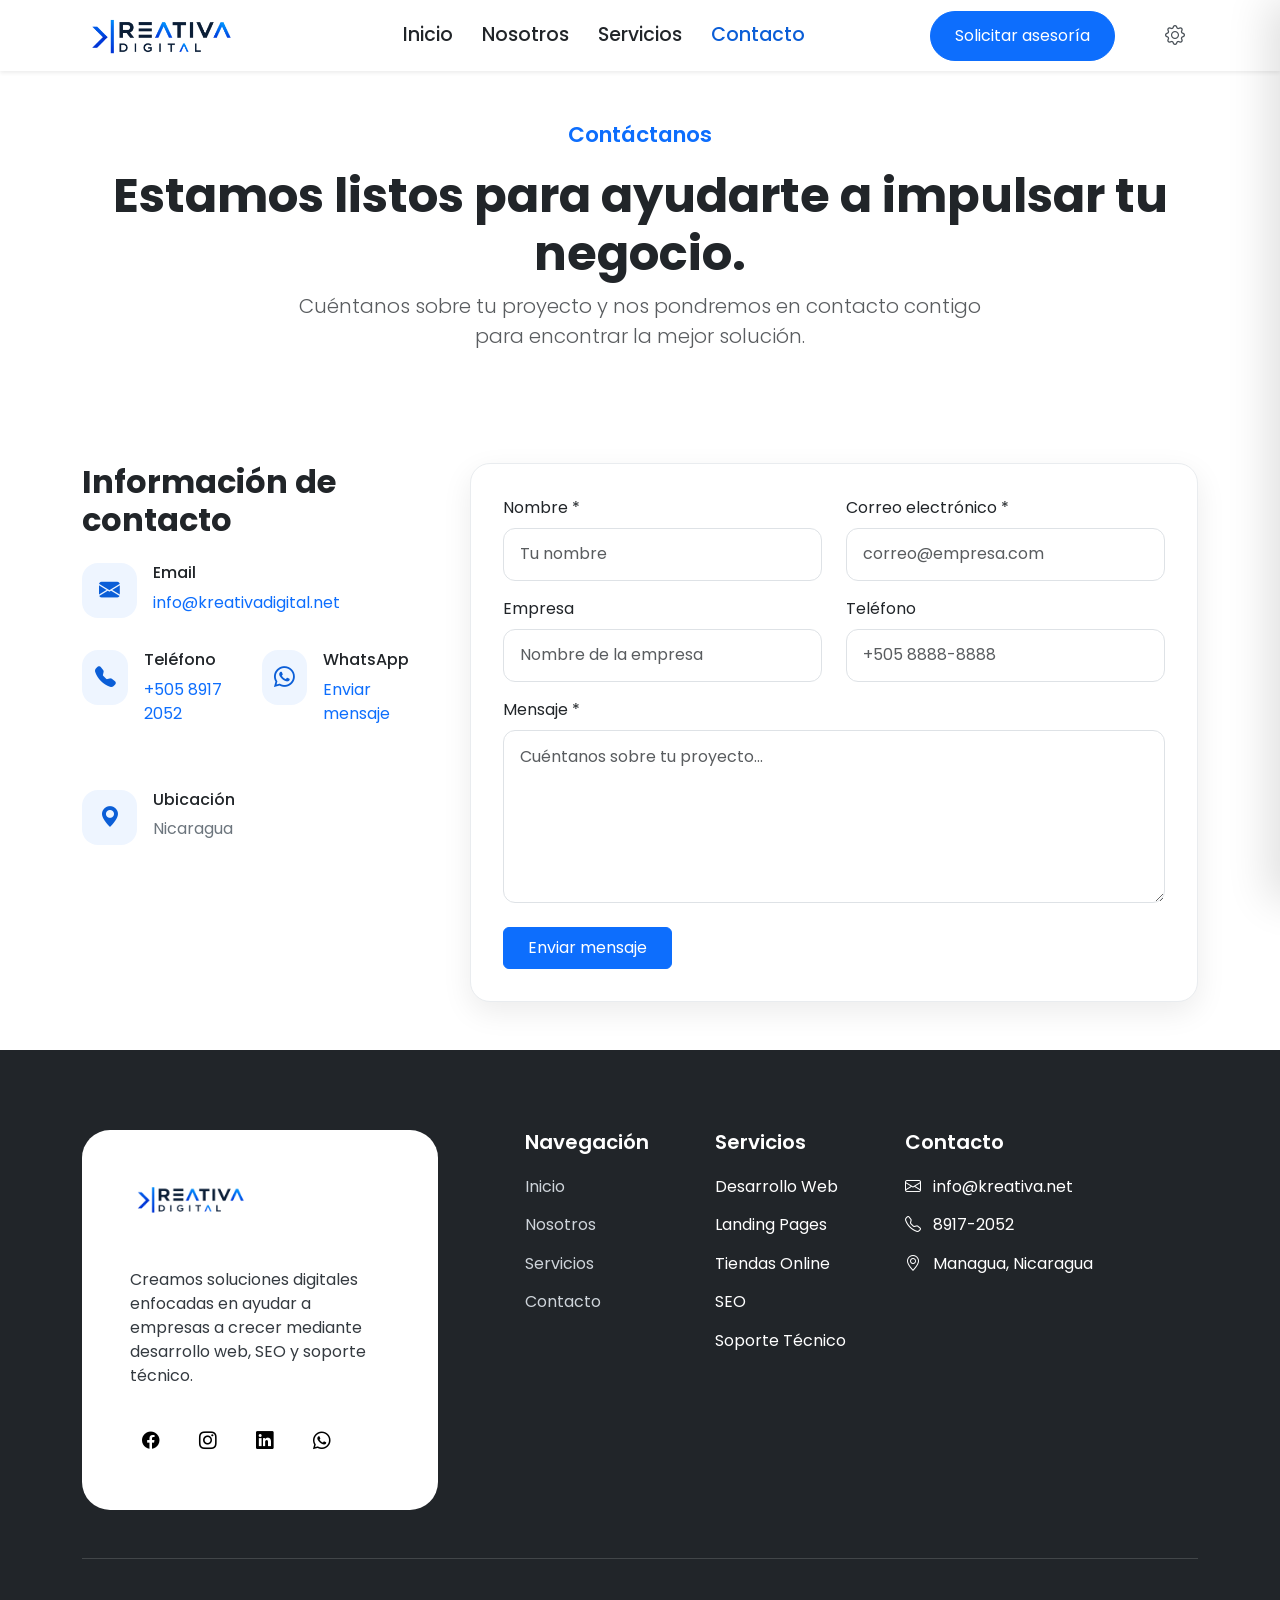
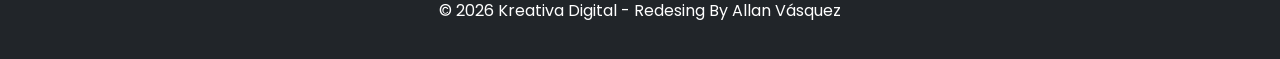
==== commit 6e7a3db6: "Update website content and functionality" ====
--- a/contacto.html
+++ b/contacto.html
@@ -1,570 +1,446 @@
-<!DOCTYPE html>
+<!doctype html>
 <html lang="es" data-bs-theme="dark">
-
-<head>
-
-    <meta charset="UTF-8">
-    <meta name="viewport" content="width=device-width, initial-scale=1">
- <script>
-            const savedTheme = localStorage.getItem("theme") || "light";
-            document.documentElement.setAttribute("data-bs-theme", savedTheme);
-        </script>
+  <head>
+    <meta charset="UTF-8" />
+    <meta name="viewport" content="width=device-width, initial-scale=1" />
+    <script>
+      const savedTheme = localStorage.getItem("theme") || "light";
+      document.documentElement.setAttribute("data-bs-theme", savedTheme);
+    </script>
     <title>Contacto | Kreativa Digital</title>
 
-    <meta name="description"
-        content="Desarrollo web profesional, SEO y soporte técnico para impulsar el crecimiento digital de tu negocio.">
+    <meta
+      name="description"
+      content="Desarrollo web profesional, SEO y soporte técnico para impulsar el crecimiento digital de tu negocio."
+    />
 
     <!-- Bootstrap -->
-    <link href="https://cdn.jsdelivr.net/npm/bootstrap@5.3.8/dist/css/bootstrap.min.css" rel="stylesheet">
+    <link
+      href="https://cdn.jsdelivr.net/npm/bootstrap@5.3.8/dist/css/bootstrap.min.css"
+      rel="stylesheet"
+    />
 
     <!-- Bootstrap Icons -->
-    <link rel="stylesheet"
-        href="https://cdn.jsdelivr.net/npm/bootstrap-icons@1.13.1/font/bootstrap-icons.min.css">
+    <link
+      rel="stylesheet"
+      href="https://cdn.jsdelivr.net/npm/bootstrap-icons@1.13.1/font/bootstrap-icons.min.css"
+    />
 
     <!-- Google Fonts -->
-    <link rel="preconnect" href="https://fonts.googleapis.com">
-
-    <link rel="preconnect" href="https://fonts.gstatic.com" crossorigin>
-
-    <link href="https://fonts.googleapis.com/css2?family=Poppins:wght@300;400;500;600;700&display=swap"
-        rel="stylesheet">
+    <link rel="preconnect" href="https://fonts.googleapis.com" />
+
+    <link rel="preconnect" href="https://fonts.gstatic.com" crossorigin />
+
+    <link
+      href="https://fonts.googleapis.com/css2?family=Poppins:wght@300;400;500;600;700&display=swap"
+      rel="stylesheet"
+    />
 
     <!-- CSS -->
-    <link rel="stylesheet" href="assets/css/variables.css">
-    <link rel="stylesheet" href="assets/css/style.css">
-    <link rel="stylesheet" href="assets/css/responsive.css">
-
-</head>
-
-<body>
-
+    <link rel="stylesheet" href="assets/css/variables.css" />
+    <link rel="stylesheet" href="assets/css/style.css" />
+    <link rel="stylesheet" href="assets/css/responsive.css" />
+  </head>
+
+  <body>
+    <!-- Navbar -->
     <!-- Navbar -->
     <header class="sticky-top">
-    <nav id="mainNavbar" class="navbar navbar-expand-lg shadow-sm py-6">
+      <nav id="mainNavbar" class="navbar navbar-expand-lg shadow-sm py-6">
         <div class="container">
-
-            <!-- Logo -->
-            <a class="navbar-brand fw-bold" href="index.html">
-                <img
-    id="themeLogo"
-    src="assets/img/logo/logo.png"
-    alt="Kreativa Digital"
-    height="42">
-            </a>
-
+          <!-- Logo -->
+          <a class="navbar-brand fw-bold" href="index.html">
+            <img
+              id="themeLogo"
+              src="assets/img/logo/logo.png"
+              alt="Kreativa Digital"
+              height="42"
+            />
+          </a>
+
+          <!-- Controles de navegación y preferencias -->
+          <div class="navbar-controls">
             <!-- Botón móvil -->
             <button
-                class="navbar-toggler"
-                type="button"
-                data-bs-toggle="collapse"
-                data-bs-target="#navbarContent"
-                aria-controls="navbarContent"
-                aria-expanded="false"
-                aria-label="Abrir menú">
-
-                <span class="navbar-toggler-icon"></span>
-
+              class="navbar-toggler"
+              type="button"
+              data-bs-toggle="collapse"
+              data-bs-target="#navbarContent"
+              aria-controls="navbarContent"
+              aria-expanded="false"
+              aria-label="Abrir menú"
+            >
+              <span class="navbar-toggler-icon"></span>
             </button>
 
-            <!-- Menú -->
-
-            <div class="collapse navbar-collapse" id="navbarContent">
-
-                <ul class="navbar-nav mx-auto mb-2 mb-lg-0">
-
-                    <li class="nav-item">
-                        <a class="nav-link" href="index.html">Inicio</a>
-                    </li>
-
-                    <li class="nav-item">
-                        <a class="nav-link" href="nosotros.html">
-                            Nosotros
-                        </a>
-                    </li>
-
-                    <li class="nav-item">
-                        <a class="nav-link" href="servicios.html">
-                            Servicios
-                        </a>
-                    </li>
-
-                    <li class="nav-item">
-                        <a class="nav-link active" href="contacto.html">
-                            Contacto
-                        </a>
-                    </li>
-
+            <!-- Preferencias -->
+            <button
+              type="button"
+              class="settings-toggle"
+              aria-label="Abrir configuración"
+              aria-expanded="false"
+            >
+              <i class="bi bi-gear"></i>
+            </button>
+          </div>
+
+          <!-- Menú -->
+          <div class="collapse navbar-collapse" id="navbarContent">
+            <ul class="navbar-nav mx-auto mb-2 mb-lg-0">
+              <li class="nav-item">
+                <a class="nav-link" href="index.html"> Inicio </a>
+              </li>
+
+              <li class="nav-item">
+                <a class="nav-link" href="nosotros.html"> Nosotros </a>
+              </li>
+
+              <li class="nav-item">
+                <a class="nav-link" href="servicios.html"> Servicios </a>
+              </li>
+
+              <li class="nav-item">
+                <a class="nav-link active" href="contacto.html"> Contacto </a>
+              </li>
+            </ul>
+
+            <a href="contacto.html" class="btn btn-primary px-4">
+              Solicitar asesoría
+            </a>
+          </div>
+        </div>
+      </nav>
+    </header>
+
+    <!-- Panel de preferencias -->
+
+    <aside id="settingsPanel" class="settings-panel" aria-hidden="true">
+      <!-- Encabezado -->
+
+      <div class="settings-panel-header">
+        <h3>Preferencias</h3>
+
+        <button
+          type="button"
+          class="settings-close"
+          aria-label="Cerrar configuración"
+        >
+          <i class="bi bi-x-lg"></i>
+        </button>
+      </div>
+
+      <!-- Contenido -->
+
+      <div class="settings-panel-body">
+        <!-- Tema -->
+
+        <div class="settings-option">
+          <div class="settings-option-info">
+            <i class="bi bi-circle-half"></i>
+
+            <div>
+              <span class="settings-option-title"> Tema </span>
+
+              <small> Personaliza la apariencia </small>
+            </div>
+          </div>
+
+          <!-- Aquí irá posteriormente el control de tema -->
+
+          <button type="button" class="theme-control" aria-label="Cambiar tema">
+            <i class="bi bi-sun"></i>
+          </button>
+        </div>
+
+        <!-- Idioma -->
+
+        <div class="settings-option">
+          <div class="settings-option-info">
+            <i class="bi bi-translate"></i>
+
+            <div>
+              <span class="settings-option-title"> Idioma </span>
+
+              <small> Español </small>
+            </div>
+          </div>
+
+          <i class="bi bi-chevron-right settings-chevron"></i>
+        </div>
+      </div>
+    </aside>
+
+    <!-- Fondo al abrir configuración -->
+
+    <div id="settingsOverlay" class="settings-overlay" aria-hidden="true"></div>
+
+    <main>
+      <section class="page-header py-5">
+        <div class="container text-center">
+          <span class="section-label text-primary fw-semibold">
+            Contáctanos
+          </span>
+
+          <h1 class="display-5 fw-bold mt-3">
+            Estamos listos para ayudarte a impulsar tu negocio.
+          </h1>
+
+          <p class="lead mx-auto text-muted" style="max-width: 700px">
+            Cuéntanos sobre tu proyecto y nos pondremos en contacto contigo para
+            encontrar la mejor solución.
+          </p>
+        </div>
+      </section>
+      <section id="contact-section" class="py-5">
+        <div class="container">
+          <div class="row g-5">
+            <!-- Información -->
+
+            <div class="col-lg-4">
+              <h2 class="fw-bold mb-4">Información de contacto</h2>
+
+              <div class="contact-info">
+                <div class="contact-item">
+                  <i class="bi bi-envelope-fill"></i>
+
+                  <div>
+                    <h6>Email</h6>
+
+                    <a href="mailto:contacto@kreativadigital.net">
+                      info@kreativadigital.net
+                    </a>
+                  </div>
+                </div>
+
+                <div class="contact-item">
+                  <i class="bi bi-telephone-fill"></i>
+
+                  <div>
+                    <h6>Teléfono</h6>
+
+                    <a href="tel:+50500000000"> +505 8917 2052 </a>
+                  </div>
+                  <div class="contact-item">
+                    <i class="bi bi-whatsapp"></i>
+
+                    <div>
+                      <h6>WhatsApp</h6>
+
+                      <a
+                        href="https://wa.me/50589172052"
+                        target="_blank"
+                        rel="noopener noreferrer"
+                      >
+                        Enviar mensaje
+                      </a>
+                    </div>
+                  </div>
+                </div>
+
+                <div class="contact-item">
+                  <i class="bi bi-geo-alt-fill"></i>
+
+                  <div>
+                    <h6>Ubicación</h6>
+
+                    <p>Nicaragua</p>
+                  </div>
+                </div>
+              </div>
+            </div>
+
+            <!-- Formulario -->
+
+            <div class="col-lg-8">
+              <div class="contact-form">
+                <form action="#" method="post">
+                  <div class="row">
+                    <div class="col-md-6 mb-3">
+                      <label for="nombre" class="form-label"> Nombre * </label>
+
+                      <input
+                        type="text"
+                        class="form-control"
+                        id="nombre"
+                        placeholder="Tu nombre"
+                        required
+                      />
+                    </div>
+
+                    <div class="col-md-6 mb-3">
+                      <label for="correo" class="form-label">
+                        Correo electrónico *
+                      </label>
+
+                      <input
+                        type="email"
+                        class="form-control"
+                        id="correo"
+                        placeholder="correo@empresa.com"
+                        required
+                      />
+                    </div>
+                  </div>
+
+                  <div class="row">
+                    <div class="col-md-6 mb-3">
+                      <label for="empresa" class="form-label"> Empresa </label>
+
+                      <input
+                        type="text"
+                        class="form-control"
+                        id="empresa"
+                        placeholder="Nombre de la empresa"
+                      />
+                    </div>
+
+                    <div class="col-md-6 mb-3">
+                      <label for="telefono" class="form-label">
+                        Teléfono
+                      </label>
+
+                      <input
+                        type="tel"
+                        class="form-control"
+                        id="telefono"
+                        placeholder="+505 8888-8888"
+                      />
+                    </div>
+                  </div>
+
+                  <div class="mb-4">
+                    <label for="mensaje" class="form-label"> Mensaje * </label>
+
+                    <textarea
+                      id="mensaje"
+                      rows="6"
+                      class="form-control"
+                      placeholder="Cuéntanos sobre tu proyecto..."
+                      required
+                    ></textarea>
+                  </div>
+
+                  <button type="submit" class="btn btn-primary px-4 py-2">
+                    Enviar mensaje
+                  </button>
+                </form>
+              </div>
+            </div>
+          </div>
+        </div>
+      </section>
+    </main>
+
+    <!-- Footer -->
+
+    <footer id="footer">
+      <div class="container">
+        <div class="row gy-5">
+          <!-- Empresa -->
+          <div class="col-lg-4">
+            <div class="footer-brand-card">
+              <a href="index.html" class="footer-logo">
+                <img
+                  id="themeFooterLogo"
+                  src="assets/img/logo/logo.png"
+                  alt="Kreativa Digital"
+                  height="42"
+                />
+              </a>
+
+              <p>
+                Creamos soluciones digitales enfocadas en ayudar a empresas a
+                crecer mediante desarrollo web, SEO y soporte técnico.
+              </p>
+
+              <div class="social-links">
+                <a href="#"><i class="bi bi-facebook"></i></a>
+
+                <a href="#"><i class="bi bi-instagram"></i></a>
+
+                <a href="#"><i class="bi bi-linkedin"></i></a>
+
+                <!-- Boton de Whastapp en footer -->
+
+                <a
+                  href="https://wa.me/50589172052"
+                  target="_blank"
+                  rel="noopener noreferrer"
+                  aria-label="Contactar por WhatsApp"
+                  data-bs-toggle="tooltip"
+                  data-bs-placement="top"
+                  title="Contactar por WhatsApp"
+                >
+                  <i class="bi bi-whatsapp"></i>
+                </a>
+              </div>
+            </div>
+          </div>
+
+          <!-- Columnas del footer -->
+
+          <div class="col-lg-8">
+            <div class="row gy-5 gx-lg-4">
+              <!-- Navegación -->
+              <div class="col-lg-3 col-md-6 offset-lg-1">
+                <h5>Navegación</h5>
+
+                <ul class="list-unstyled">
+                  <li><a href="index.html">Inicio</a></li>
+                  <li><a href="nosotros.html">Nosotros</a></li>
+                  <li><a href="servicios.html">Servicios</a></li>
+                  <li><a href="contacto.html">Contacto</a></li>
                 </ul>
-
-                <!-- Configuración -->
-
-<button
-    type="button"
-        class="settings-toggle"
-        aria-label="Abrir configuración"
-        aria-expanded="false">
-
-        <i class="bi bi-gear-wide-connected"></i>
-
-
-</button>
-
-            </div>
-
-        </div>
-    </nav>
-</header>
-
-<!-- Panel de preferencias -->
-
-<aside
-    id="settingsPanel"
-    class="settings-panel"
-    aria-hidden="true">
-
-    <!-- Encabezado -->
-
-    <div class="settings-panel-header">
-
-        <h3>Preferencias</h3>
-
-        <button
-            type="button"
-            class="settings-close"
-            aria-label="Cerrar configuración">
-
-            <i class="bi bi-x-lg"></i>
-
-        </button>
-
-    </div>
-
-    <!-- Contenido -->
-
-    <div class="settings-panel-body">
-
-        <!-- Tema -->
-
-        <div class="settings-option">
-
-            <div class="settings-option-info">
-
-                <i class="bi bi-circle-half"></i>
-
-                <div>
-
-                    <span class="settings-option-title">
-                        Tema
-                    </span>
-
-                    <small>
-                        Personaliza la apariencia
-                    </small>
-
-                </div>
-
-            </div>
-
-            <!-- Aquí irá posteriormente el control de tema -->
-
-            <button
-                type="button"
-                class="theme-control"
-                aria-label="Cambiar tema">
-
-                <i class="bi bi-sun"></i>
-
-            </button>
-
-        </div>
-
-        <!-- Idioma -->
-
-        <div class="settings-option">
-
-            <div class="settings-option-info">
-
-                <i class="bi bi-translate"></i>
-
-                <div>
-
-                    <span class="settings-option-title">
-                        Idioma
-                    </span>
-
-                    <small>
-                        Español
-                    </small>
-
-                </div>
-
-            </div>
-
-            <i class="bi bi-chevron-right settings-chevron"></i>
-
-        </div>
-
-    </div>
-
-</aside>
-
-<!-- Fondo al abrir configuración -->
-
-<div
-    id="settingsOverlay"
-    class="settings-overlay"
-    aria-hidden="true">
-</div>
-
-    <main>
-
-  <section class="page-header py-5">
-
-    <div class="container text-center">
-
-        <span class="section-label text-primary fw-semibold">
-                Contáctanos
-        </span>
-
-        <h1 class="display-5 fw-bold mt-3">
-
-            Estamos listos para ayudarte a impulsar tu negocio.
-
-        </h1>
-
-        <p class="lead mx-auto text-muted" style="max-width:700px;">
-
-            Cuéntanos sobre tu proyecto y nos pondremos en contacto contigo
-            para encontrar la mejor solución.
-
-        </p>
-
-    </div>
-
-</section>
-<section id="contact-section" class="py-5">
-
-    <div class="container">
-
-        <div class="row g-5">
-
-            <!-- Información -->
-
-            <div class="col-lg-4">
-
-                <h2 class="fw-bold mb-4">
-
-                    Información de contacto
-
-                </h2>
-
-                <div class="contact-info">
-
-                    <div class="contact-item">
-
-                        <i class="bi bi-envelope-fill"></i>
-
-                        <div>
-
-                            <h6>Email</h6>
-
-                            <a href="mailto:contacto@kreativadigital.net">
-                                contacto@kreativadigital.net
-                            </a>
-                        </div>
-
-                    </div>
-
-                    <div class="contact-item">
-
-                        <i class="bi bi-telephone-fill"></i>
-
-                        <div>
-
-                            <h6>Teléfono</h6>
-
-                            <a href="tel:+50500000000">
-                                +505 0000-0000
-                            </a>
-
-                        </div>
-<div class="contact-item">
-
-    <i class="bi bi-whatsapp"></i>
-
-    <div>
-
-        <h6>WhatsApp</h6>
-
-        <a href="https://wa.me/50500000000">
-
-            Enviar mensaje
-
-        </a>
-
-    </div>
-
-</div>
-                    </div>
-
-                    <div class="contact-item">
-
-                        <i class="bi bi-geo-alt-fill"></i>
-
-                        <div>
-
-                            <h6>Ubicación</h6>
-
-                            <p>Nicaragua</p>
-
-                        </div>
-
-                    </div>
-
-                </div>
-
-            </div>
-
-            <!-- Formulario -->
-
-            <div class="col-lg-8">
-
-                <div class="contact-form">
-
-                    <form action="#" method="post">
-
-    <div class="row">
-
-        <div class="col-md-6 mb-3">
-
-            <label for="nombre" class="form-label">
-                Nombre *
-            </label>
-
-            <input
-                type="text"
-                class="form-control"
-                id="nombre"
-                placeholder="Tu nombre"
-                required>
-
-        </div>
-
-        <div class="col-md-6 mb-3">
-
-            <label for="correo" class="form-label">
-                Correo electrónico *
-            </label>
-
-            <input
-                type="email"
-                class="form-control"
-                id="correo"
-                placeholder="correo@empresa.com"
-                required>
-
-        </div>
-
-    </div>
-
-    <div class="row">
-
-        <div class="col-md-6 mb-3">
-
-            <label for="empresa" class="form-label">
-                Empresa
-            </label>
-
-            <input
-                type="text"
-                class="form-control"
-                id="empresa"
-                placeholder="Nombre de la empresa">
-
-        </div>
-
-        <div class="col-md-6 mb-3">
-
-            <label for="telefono" class="form-label">
-                Teléfono
-            </label>
-
-            <input
-                type="tel"
-                class="form-control"
-                id="telefono"
-                placeholder="+505 8888-8888">
-
-        </div>
-
-    </div>
-
-    <div class="mb-4">
-
-        <label for="mensaje" class="form-label">
-            Mensaje *
-        </label>
-
-        <textarea
-            id="mensaje"
-            rows="6"
-            class="form-control"
-            placeholder="Cuéntanos sobre tu proyecto..."
-            required></textarea>
-
-    </div>
-
-    <button type="submit" class="btn btn-primary px-4 py-2">
-
-        Enviar mensaje
-
-    </button>
-
-</form>
-
-                </div>
-
-            </div>
-
-        </div>
-
-    </div>
-
-</section>
-
-
-    </main>
-
-
-
-    <!-- Footer -->
-<footer id="footer">
-
-    <div class="container">
-
-        <div class="row gy-5">
-
-            <!-- Empresa -->
-
-            <div class="col-lg-4">
-
-               <a href="index.html" class="footer-logo">
-    <img
-        id="themeFooterLogo"
-        src="assets/img/logo/logo.png"
-        alt="Kreativa Digital"
-        height="42">
-</a>
-
-                <p class="mt-4">
-
-                    Creamos soluciones digitales enfocadas en ayudar a empresas
-                    a crecer mediante desarrollo web, SEO y soporte técnico.
-
-                </p>
-
-                <div class="social-links">
-
-                    <a href="#"><i class="bi bi-facebook"></i></a>
-
-                    <a href="#"><i class="bi bi-instagram"></i></a>
-
-                    <a href="#"><i class="bi bi-linkedin"></i></a>
-
-                    <a href="#"><i class="bi bi-whatsapp"></i></a>
-
-                </div>
-
-            </div>
-
-            <!-- Navegación -->
-
-            <div class="col-lg-2 col-md-6">
-
-                <h5>Navegación</h5>
+              </div>
+
+              <!-- Servicios -->
+              <div class="col-lg-3 col-md-6">
+                <h5>Servicios</h5>
 
                 <ul class="list-unstyled">
-
-                    <li><a href="index.html">Inicio</a></li>
-
-                    <li><a href="nosotros.html">Nosotros</a></li>
-
-                    <li><a href="servicios.html">Servicios</a></li>
-
-                    <li><a href="contacto.html">Contacto</a></li>
-
+                  <li>Desarrollo Web</li>
+                  <li>Landing Pages</li>
+                  <li>Tiendas Online</li>
+                  <li>SEO</li>
+                  <li>Soporte Técnico</li>
                 </ul>
-
-            </div>
-
-            <!-- Servicios -->
-
-            <div class="col-lg-3 col-md-6">
-
-                <h5>Servicios</h5>
+              </div>
+
+              <!-- Contacto -->
+              <div class="col-lg-5 col-md-6">
+                <h5>Contacto</h5>
 
                 <ul class="list-unstyled">
-
-                    <li>Desarrollo Web</li>
-
-                    <li>Landing Pages</li>
-
-                    <li>Tiendas Online</li>
-
-                    <li>SEO</li>
-
-                    <li>Soporte Técnico</li>
-
+                  <li class="footer-contact-item">
+                    <i class="bi bi-envelope"></i>
+                    <span>info@kreativa.net</span>
+                  </li>
+
+                  <li class="footer-contact-item">
+                    <i class="bi bi-telephone"></i>
+                    <span>8917-2052</span>
+                  </li>
+
+                  <li class="footer-contact-item">
+                    <i class="bi bi-geo-alt"></i>
+                    <span>Managua, Nicaragua</span>
+                  </li>
                 </ul>
-
-            </div>
-
-            <!-- Contacto -->
-
-            <div class="col-lg-3">
-
-                <h5>Contacto</h5>
-
-                <ul class="list-unstyled">
-
-                    <li>
-                        <i class="bi bi-envelope"></i>
-                        contacto@kreativadigital.net
-                    </li>
-
-                    <li class="mt-3">
-                        <i class="bi bi-telephone"></i>
-                        +505 0000-0000
-                    </li>
-
-                    <li class="mt-3">
-                        <i class="bi bi-geo-alt"></i>
-                        Nicaragua
-                    </li>
-
-                </ul>
-
-            </div>
-
-        </div>
-
-        <hr>
+              </div>
+            </div>
+          </div>
+        </div>
+
+        <hr />
 
         <div class="text-center py-3">
-
-            © 2026 Kreativa Digital - Redesing By Allan Vásquez
-
-        </div>
-
-    </div>
-
-</footer>
-
+          © 2026 Kreativa Digital - Redesing By Allan Vásquez
+        </div>
+      </div>
+    </footer>
 
     <script src="https://cdn.jsdelivr.net/npm/bootstrap@5.3.8/dist/js/bootstrap.bundle.min.js"></script>
 
     <script src="assets/js/main.js"></script>
-
-</body>
-
-</html>+  </body>
+</html>
--- a/assets/css/style.css
+++ b/assets/css/style.css
@@ -149,7 +149,7 @@
 
     padding:0;
 
-    border:1px solid var(--border-color);
+    border:none;
 
     border-radius:14px;
 
@@ -161,10 +161,8 @@
 
     transition:
         background-color .25s ease,
-        border-color .25s ease,
         color .25s ease,
-        transform .25s ease,
-        box-shadow .25s ease;
+        transform .25s ease;
 }
 
 
@@ -386,6 +384,13 @@
 .theme-control{
     width:46px;
     height:46px;
+
+    min-width:46px;
+    min-height:46px;
+
+    padding:0;
+
+    flex-shrink:0;
 
     display:flex;
 
@@ -502,8 +507,19 @@
 }
 
 /* ==========================
+   Control de textos
+========================== */
+
+.section-label{
+    font-size:1.35rem;
+}
+
+
+/* ==========================
    VALUE PROPOSITION
 ========================== */
+
+
 
 #value-proposition{
     background:var(--bg-primary);
@@ -956,6 +972,51 @@
     opacity:.15;
 
 }
+/* Tarjeta de marca */
+
+.footer-brand-card{
+
+    height:100%;
+
+    padding:48px;
+
+    background:#ffffff;
+
+    border-radius:28px;
+
+    display:flex;
+
+    flex-direction:column;
+
+}
+#footer p{
+
+    color:#ced4da;
+
+}
+#footer .footer-brand-card p{
+    color:#343a40;
+    margin-top:3rem;
+    margin-bottom:0;
+}
+#footer .footer-brand-card .social-links a{
+    color:black;
+}
+.footer-contact-item{
+
+    display:flex;
+
+    align-items:center;
+
+    gap:.75rem;
+
+}
+
+.footer-contact-item i{
+
+    flex-shrink:0;
+
+}
 /*==========================
 MISSION & VISION
 ==========================*/
@@ -1007,9 +1068,7 @@
     margin-bottom:1.5rem;
 
 }
-.section-label{
-    font-size:1.1rem;
-}
+
 /*==========================
 VALUES
 ==========================*/
